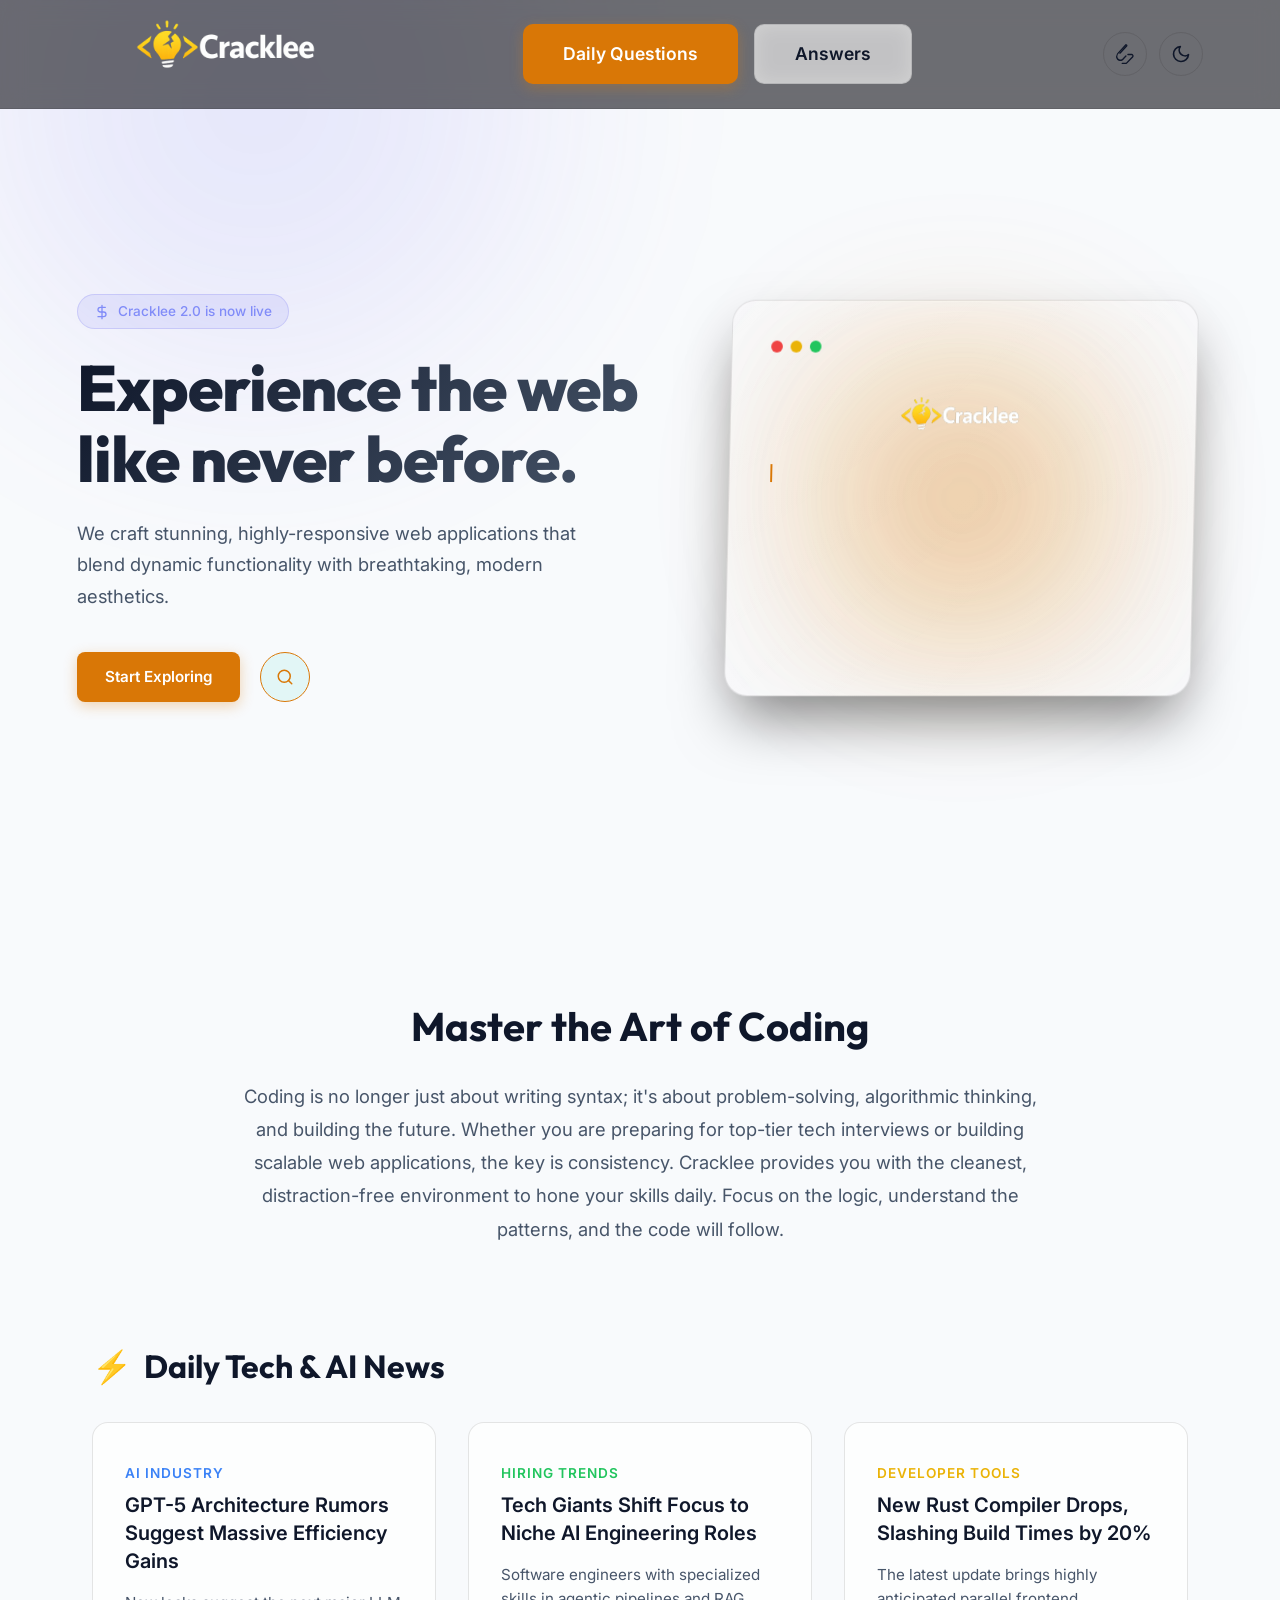
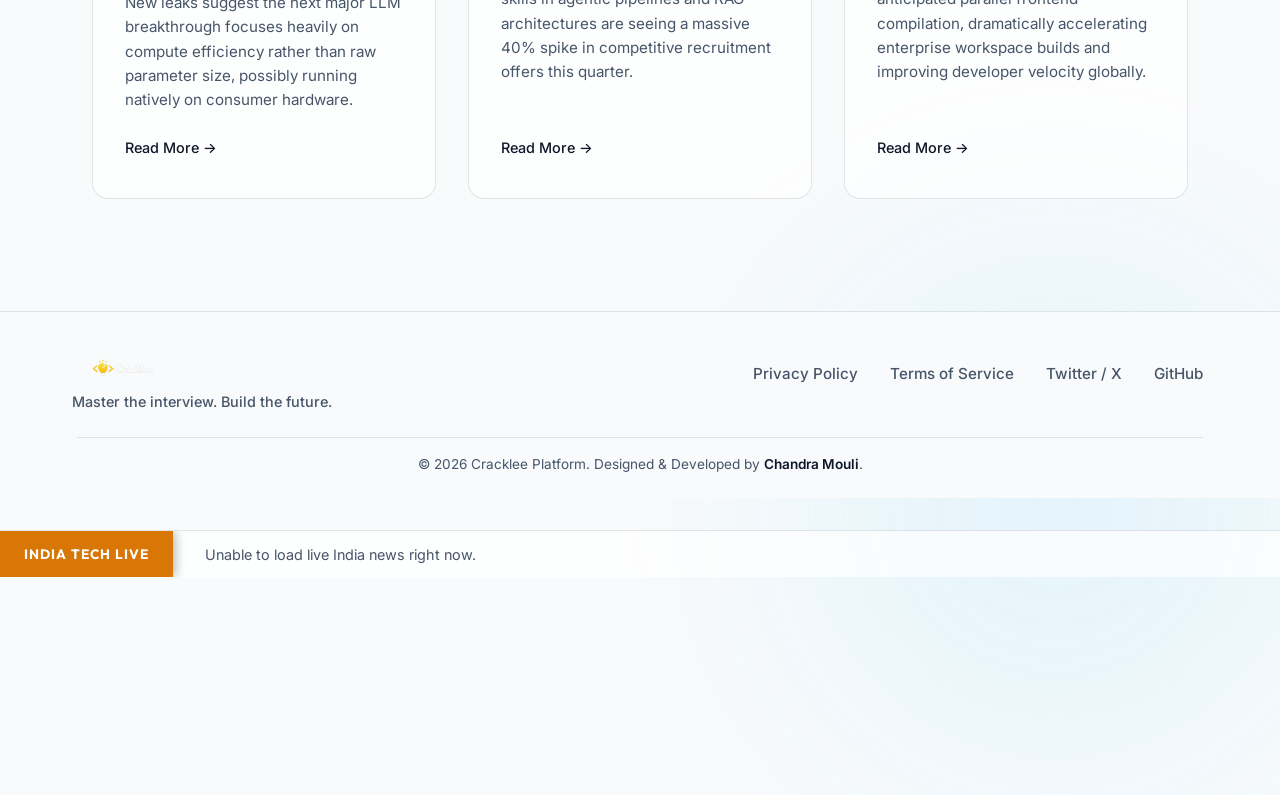
==== index.html @ 5ce34c50 "Added Cracklee files" ====
<!DOCTYPE html>
<html lang="en">

<head>
    <meta charset="UTF-8">
    <meta name="viewport" content="width=device-width, initial-scale=1.0">
    <meta name="description"
        content="Cracklee - A premium web experience template featuring dark mode, glassmorphism, and dynamic animations.">
    <title>Cracklee | Premium Web Experience</title>

    <!-- Modern Typography: Inter for body, Outfit for headings -->
    <link rel="preconnect" href="https://fonts.googleapis.com">
    <link rel="preconnect" href="https://fonts.gstatic.com" crossorigin>
    <link
        href="https://fonts.googleapis.com/css2?family=Inter:wght@300;400;500;600;700&family=Outfit:wght@400;600;800&display=swap"
        rel="stylesheet">

    <!-- Main Style -->
    <link rel="stylesheet" href="style.css">
</head>

<body>
    <!-- Background Animated Elements -->
    <div class="blob blob-1"></div>
    <div class="blob blob-2"></div>

    <!-- Navigation -->
    <nav class="navbar">
        <div class="logo" style="margin: -60px 0; display: flex; align-items: center; justify-content: flex-start;">
            <a href="index.html" style="text-decoration: none; color: inherit; display: flex; align-items: center;">
                <img src="images/logo.png" alt="Cracklee Logo"
                    style="height: 170px; display: block; object-fit: contain; transform: scale(1.2); transform-origin: left center;">
            </a>
        </div>
        <div class="nav-center" style="display: flex; gap: 1rem;">
            <a href="questions.html" class="btn btn-primary btn-lg" style="text-decoration: none;">Daily Questions</a>
            <a href="answer.html" class="btn btn-secondary btn-lg" style="text-decoration: none;">Answers</a>
        </div>
        <div class="nav-right" style="display: flex; gap: 0.75rem; align-items: center;">
            <a href="https://leetcode.com/" target="_blank" class="icon-toggle" aria-label="LeetCode" title="Go to LeetCode">
                <svg viewBox="0 0 24 24" width="20" height="20" xmlns="http://www.w3.org/2000/svg" fill="currentColor"><path d="M13.483 0a1.374 1.374 0 0 0-.961.438L7.116 6.226l-3.854 4.126a5.266 5.266 0 0 0-1.209 2.104 5.35 5.35 0 0 0-.125 5.13 5.527 5.527 0 0 0 2.462 2.372 5.093 5.093 0 0 0 4.144.155 5.23 5.23 0 0 0 2.274-2.01l.016-.023 2.87-3.076a.82.82 0 0 0-.019-1.127.818.818 0 0 0-1.124-.017l-2.872 3.078a3.784 3.784 0 0 1-1.638 1.458 3.518 3.518 0 0 1-2.91.012 3.978 3.978 0 0 1-1.78-1.745 3.868 3.868 0 0 1-.226-3.6 3.786 3.786 0 0 1 .863-1.492l3.854-4.126 5.408-5.789a.12.12 0 0 1 .158-.027.12.12 0 0 1 .059.088.118.118 0 0 1-.035.109l-8.086 8.618a.818.818 0 0 0-.016 1.13.82.82 0 0 0 1.13-.016l8.086-8.619a1.6 1.6 0 0 0 .285-1.722 1.637 1.637 0 0 0-1.428-.909z"/><path d="M21.055 12.002a2.38 2.38 0 0 0-1.206-.24h-4.32a.818.818 0 0 0-.82.818.82.82 0 0 0 .82.819h4.32a.89.89 0 0 1 .494.13.91.91 0 0 1 .31.42.9.9 0 0 1-.212 1.053l-6.86 7.07a1.693 1.693 0 0 1-1.2.49h-3.636a.818.818 0 0 0-.82.82.82.82 0 0 0 .82.818h3.636a3.344 3.344 0 0 0 2.373-.972l6.858-7.072a2.536 2.536 0 0 0 .425-2.946z"/></svg>
            </a>
            <button class="icon-toggle" id="themeToggle" aria-label="Toggle Dark/Light Mode">
                <svg id="moon-icon" width="20" height="20" viewBox="0 0 24 24" fill="none" stroke="currentColor" stroke-width="2" stroke-linecap="round" stroke-linejoin="round" style="display: none;"><path d="M21 12.79A9 9 0 1 1 11.21 3 7 7 0 0 0 21 12.79z"></path></svg>
                <svg id="sun-icon" width="20" height="20" viewBox="0 0 24 24" fill="none" stroke="currentColor" stroke-width="2" stroke-linecap="round" stroke-linejoin="round"><circle cx="12" cy="12" r="5"></circle><line x1="12" y1="1" x2="12" y2="3"></line><line x1="12" y1="21" x2="12" y2="23"></line><line x1="4.22" y1="4.22" x2="5.64" y2="5.64"></line><line x1="18.36" y1="18.36" x2="19.78" y2="19.78"></line><line x1="1" y1="12" x2="3" y2="12"></line><line x1="21" y1="12" x2="23" y2="12"></line><line x1="4.22" y1="19.78" x2="5.64" y2="18.36"></line><line x1="18.36" y1="5.64" x2="19.78" y2="4.22"></line></svg>
            </button>
        </div>
    </nav>

    <!-- Main Content -->
    <main>
        <!-- Home / Hero Section -->
        <section class="hero" id="home">
            <div class="hero-inner">
                <div class="hero-content">
                <div class="badge">
                    <svg width="16" height="16" viewBox="0 0 24 24" fill="none" stroke="currentColor" stroke-width="2"
                        stroke-linecap="round" stroke-linejoin="round">
                        <path d="M12 2v20M17 5H9.5a3.5 3.5 0 0 0 0 7h5a3.5 3.5 0 0 1 0 7H6" />
                    </svg>
                    Cracklee 2.0 is now live
                </div>
                <h1 class="hero-title">Experience the web<br>like never before.</h1>
                <p class="hero-subtitle">We craft stunning, highly-responsive web applications that blend dynamic
                    functionality with breathtaking, modern aesthetics.</p>

                <div class="hero-actions">
                    <button class="btn btn-primary" onclick="document.getElementById('explore').scrollIntoView({behavior: 'smooth'})">Start Exploring</button>
                    <div class="hero-search-container" id="heroSearchContainer">
                        <input type="text" id="heroSearch" class="hero-search-input" placeholder="Search problems...">
                        <button class="hero-search-btn" id="heroSearchBtn" aria-label="Search">
                            <svg width="18" height="18" viewBox="0 0 24 24" fill="none" stroke="currentColor" stroke-width="2" stroke-linecap="round" stroke-linejoin="round">
                                <circle cx="11" cy="11" r="8"></circle>
                                <line x1="21" y1="21" x2="16.65" y2="16.65"></line>
                            </svg>
                        </button>
                    </div>
                </div>
            </div>

            <!-- 3D Glass Card Visual Demo -->
            <div class="hero-visual">
                <div class="glass-card-wrapper">
                    <div class="glass-card">
                        <div class="card-header">
                            <div class="dots">
                                <span></span><span></span><span></span>
                            </div>
                        </div>
                        <div class="card-body" style="padding: 1rem 0;">
                            <div style="display: flex; justify-content: center; margin: -50px 0 -30px 0;">
                                <img src="images/logo.png" alt="Cracklee" style="height: 140px; pointer-events: none;">
                            </div>
                            <div class="typewriter-container" style="min-height: 180px;">
                                <span id="typewriter-text" style="color: var(--text-primary); font-size: 0.95rem; line-height: 1.6; font-weight: 400;"></span><span class="typewriter-cursor"></span>
                            </div>
                        </div>
                    </div>
                </div>
            </div>
        </section>

        <!-- Coding & News Section -->
        <section id="explore" style="padding: 6rem 6%; max-width: 1250px; margin: 0 auto; display: flex; flex-direction: column; gap: 6rem; position: relative; z-index: 10;">
            
            <!-- Matter about coding -->
            <div style="text-align: center; max-width: 800px; margin: 0 auto;">
                <h2 style="font-family: 'Outfit', sans-serif; font-size: 2.5rem; margin-bottom: 1.5rem; color: var(--text-primary);">Master the Art of Coding</h2>
                <p style="color: var(--text-secondary); font-size: 1.15rem; line-height: 1.8;">
                    Coding is no longer just about writing syntax; it's about problem-solving, algorithmic thinking, and building the future. Whether you are preparing for top-tier tech interviews or building scalable web applications, the key is consistency. Cracklee provides you with the cleanest, distraction-free environment to hone your skills daily. Focus on the logic, understand the patterns, and the code will follow.
                </p>
            </div>

            <!-- AI News & Jobs Grid -->
            <div>
                <h3 style="font-family: 'Outfit', sans-serif; font-size: 2rem; margin-bottom: 2rem; display: flex; align-items: center; justify-content: space-between;">
                    <span style="display: flex; align-items: center; gap: 0.75rem;"><span style="color: var(--accent-color);">⚡</span> Daily Tech & AI News</span>
                </h3>
                
                <div class="news-grid" style="display: grid; grid-template-columns: repeat(auto-fit, minmax(300px, 1fr)); gap: 2rem;">
                    
                    <!-- News Card 1 -->
                    <div class="news-card">
                        <div style="color: #3b82f6; font-size: 0.85rem; font-weight: 600; margin-bottom: 0.5rem; text-transform: uppercase; letter-spacing: 1px;">AI Industry</div>
                        <h4 style="font-family: 'Inter', sans-serif; font-size: 1.25rem; font-weight: 600; margin-bottom: 1rem; line-height: 1.4;">GPT-5 Architecture Rumors Suggest Massive Efficiency Gains</h4>
                        <p style="color: var(--text-secondary); font-size: 0.95rem; line-height: 1.6; margin-bottom: 1.5rem;">New leaks suggest the next major LLM breakthrough focuses heavily on compute efficiency rather than raw parameter size, possibly running natively on consumer hardware.</p>
                        <a href="https://techcrunch.com/category/artificial-intelligence/" target="_blank" style="color: var(--text-primary); text-decoration: none; font-weight: 500; font-size: 0.9rem; display: inline-flex; align-items: center; gap: 0.5rem; margin-top: auto;">Read More →</a>
                    </div>

                    <!-- News Card 2 -->
                    <div class="news-card">
                        <div style="color: #22c55e; font-size: 0.85rem; font-weight: 600; margin-bottom: 0.5rem; text-transform: uppercase; letter-spacing: 1px;">Hiring Trends</div>
                        <h4 style="font-family: 'Inter', sans-serif; font-size: 1.25rem; font-weight: 600; margin-bottom: 1rem; line-height: 1.4;">Tech Giants Shift Focus to Niche AI Engineering Roles</h4>
                        <p style="color: var(--text-secondary); font-size: 0.95rem; line-height: 1.6; margin-bottom: 1.5rem;">Software engineers with specialized skills in agentic pipelines and RAG architectures are seeing a massive 40% spike in competitive recruitment offers this quarter.</p>
                        <a href="https://news.ycombinator.com/" target="_blank" style="color: var(--text-primary); text-decoration: none; font-weight: 500; font-size: 0.9rem; display: inline-flex; align-items: center; gap: 0.5rem; margin-top: auto;">Read More →</a>
                    </div>
                    
                    <!-- News Card 3 -->
                    <div class="news-card">
                        <div style="color: #eab308; font-size: 0.85rem; font-weight: 600; margin-bottom: 0.5rem; text-transform: uppercase; letter-spacing: 1px;">Developer Tools</div>
                        <h4 style="font-family: 'Inter', sans-serif; font-size: 1.25rem; font-weight: 600; margin-bottom: 1rem; line-height: 1.4;">New Rust Compiler Drops, Slashing Build Times by 20%</h4>
                        <p style="color: var(--text-secondary); font-size: 0.95rem; line-height: 1.6; margin-bottom: 1.5rem;">The latest update brings highly anticipated parallel frontend compilation, dramatically accelerating enterprise workspace builds and improving developer velocity globally.</p>
                        <a href="https://dev.to/t/rust" target="_blank" style="color: var(--text-primary); text-decoration: none; font-weight: 500; font-size: 0.9rem; display: inline-flex; align-items: center; gap: 0.5rem; margin-top: auto;">Read More →</a>
                    </div>

                </div>
            </div>
        </section>
    </main>

    <!-- Footer -->
    <footer style="margin-top: 1rem; padding: 1.5rem 6%; border-top: 1px solid var(--glass-border); background: var(--bg-color); position: relative; z-index: 10;">
        <div style="max-width: 1250px; margin: 0 auto; display: flex; flex-wrap: wrap; justify-content: space-between; align-items: center; gap: 1rem;">
            <div style="display: flex; flex-direction: column; align-items: flex-start; margin-left: -5px;">
                <img src="images/logo.png" alt="Cracklee" style="height: 70px; margin-bottom: -15px;">
                <p style="color: var(--text-secondary); font-size: 0.9rem; font-weight: 500;">Master the interview. Build the future.</p>
            </div>
            
            <div style="display: flex; gap: 2rem; font-size: 0.95rem; color: var(--text-secondary); font-weight: 500;">
                <a href="javascript:void(0)" class="footer-link">Privacy Policy</a>
                <a href="javascript:void(0)" class="footer-link">Terms of Service</a>
                <a href="javascript:void(0)" class="footer-link">Twitter / X</a>
                <a href="https://github.com/chandramouli569" target="_blank" class="footer-link">GitHub</a>
            </div>
            <p style="color: var(--text-secondary); font-size: 0.85rem; width: 100%; text-align: center; margin-top: 0.5rem; padding-top: 1rem; border-top: 1px solid var(--glass-border);">
                &copy; 2026 Cracklee Platform. Designed & Developed by <span style="color: var(--text-primary); font-weight: 600;">Chandra Mouli</span>.
            </p>
        </div>
    </footer>

    <!-- Live Indian Tech News Ticker -->
    <div class="news-ticker-wrapper">
        <div class="news-ticker-label">INDIA TECH LIVE</div>
        <div class="news-ticker-container">
            <div class="news-ticker-content" id="newsTickerContent">
                <span style="color: var(--text-secondary); font-size: 0.9rem; margin-left: 2rem;">Loading live updates...</span>
            </div>
        </div>
    </div>

    <!-- Interactive Script -->
    <script src="script.js"></script>
    <script>
        // Hero Search Animation Logic
        document.addEventListener('DOMContentLoaded', () => {
            const searchBtn = document.getElementById('heroSearchBtn');
            const searchInput = document.getElementById('heroSearch');
            const searchContainer = document.getElementById('heroSearchContainer');

            if(searchBtn && searchInput && searchContainer) {
                searchBtn.addEventListener('click', (e) => {
                    e.preventDefault();
                    if(!searchContainer.classList.contains('active')) {
                        searchContainer.classList.add('active');
                        setTimeout(() => searchInput.focus(), 150); // wait for anim
                    } else {
                        if(searchInput.value.trim() !== "") {
                            // Optionally redirect to search, e.g. window.location.href = 'questions.html?q=' + ...
                            alert("Search functionality triggered for: " + searchInput.value);
                            searchContainer.classList.remove('active');
                            searchInput.value = "";
                        } else {
                            searchContainer.classList.remove('active');
                        }
                    }
                });

                // Also trigger search on Enter key
                searchInput.addEventListener('keypress', (e) => {
                    if(e.key === 'Enter' && searchInput.value.trim() !== "") {
                        alert("Search functionality triggered for: " + searchInput.value);
                        searchContainer.classList.remove('active');
                        searchInput.value = "";
                    }
                });
                
                // Close if click outside
                document.addEventListener('click', (e) => {
                    if(!searchContainer.contains(e.target) && searchInput.value.trim() === "") {
                        searchContainer.classList.remove('active');
                    }
                });
            }

            // Live Indian Tech News Ticker Fetching
            async function fetchLiveNews() {
                try {
                    // Fetch latest RSS feed from Times of India Tech translated to JSON via free public proxy
                    const response = await fetch('https://api.rss2json.com/v1/api.json?rss_url=https://timesofindia.indiatimes.com/rssfeeds/66949542.cms');
                    const data = await response.json();
                    
                    if(data.status === 'ok' && data.items && data.items.length > 0) {
                        const tickerHtml = data.items.map(item => `
                            <a href="${item.link}" target="_blank" class="ticker-item">
                                <span class="ticker-dot">•</span> ${item.title}
                            </a>
                        `).join('');
                        
                        // Duplicate the HTML blocks so the infinite scroll loops seamlessly
                        const contentContainer = document.getElementById('newsTickerContent');
                        if (contentContainer) {
                            contentContainer.innerHTML = tickerHtml + tickerHtml;
                        }
                    } else {
                        throw new Error("No data returned");
                    }
                } catch(err) {
                    console.error("Failed to load live news", err);
                    const contentContainer = document.getElementById('newsTickerContent');
                    if (contentContainer) {
                        contentContainer.innerHTML = '<span style="color: var(--text-secondary); font-size: 0.9rem;">Unable to load live India news right now.</span>';
                    }
                }
            }
            
            // Execute fetch
            fetchLiveNews();
        });
    </script>
</body>

</html>
---- style.css ----
:root {
    --bg-color: #1e1e1e;
    --text-primary: #ffffff;
    --text-secondary: #a1a1aa;
    --accent-color: #f5b027;
    --accent-glow: rgba(245, 176, 39, 0.3);
    --glass-bg: rgba(30, 30, 30, 0.6);
    --glass-border: rgba(255, 255, 255, 0.1);
}

[data-theme="light"] {
    --bg-color: #f8fafc;
    --text-primary: #0f172a;
    --text-secondary: #475569;
    --accent-color: #d97706;
    --accent-glow: rgba(217, 119, 6, 0.3);
    --glass-bg: rgba(255, 255, 255, 0.7);
    --glass-border: rgba(0, 0, 0, 0.1);
}

* {
    margin: 0;
    padding: 0;
    box-sizing: border-box;
    scroll-behavior: smooth;
}

body {
    background-color: var(--bg-color);
    color: var(--text-primary);
    font-family: 'Inter', -apple-system, sans-serif;
    min-height: 100vh;
    overflow-x: hidden;
    position: relative;
    line-height: 1.5;
}

/* Background Animated Blobs for Dynamic Aesthetics */
.blob {
    position: absolute;
    filter: blur(100px);
    z-index: -1;
    opacity: 0.6;
    animation: float 12s infinite ease-in-out alternate;
}

.blob-1 {
    top: -10%;
    left: -5%;
    width: 50vw;
    height: 50vw;
    background: radial-gradient(circle, rgba(99,102,241,0.25) 0%, rgba(206,104,255,0.05) 100%);
    border-radius: 50%;
}

.blob-2 {
    bottom: -10%;
    right: -5%;
    width: 45vw;
    height: 45vw;
    background: radial-gradient(circle, rgba(56,189,248,0.2) 0%, rgba(45,212,191,0.05) 100%);
    border-radius: 50%;
    animation-delay: -6s;
}

@keyframes float {
    0% { transform: translate(0, 0) scale(1); }
    100% { transform: translate(40px, 60px) scale(1.15); }
}

/* Glassmorphism Navbar */
.navbar {
    display: flex;
    justify-content: space-between;
    align-items: center;
    padding: 1.5rem 6%;
    background: rgba(15, 16, 22, 0.6);
    backdrop-filter: blur(12px);
    -webkit-backdrop-filter: blur(12px);
    border-bottom: 1px solid var(--glass-border);
    position: fixed;
    width: 100%;
    top: 0;
    z-index: 100;
    transition: all 0.3s ease;
}

.logo {
    font-family: 'Outfit', sans-serif;
    font-size: 1.8rem;
    font-weight: 800;
    letter-spacing: -0.5px;
    cursor: pointer;
}

.logo span {
    color: var(--accent-color);
}

.nav-links {
    display: flex;
    gap: 2.5rem;
    list-style: none;
}

.nav-links a {
    color: var(--text-secondary);
    text-decoration: none;
    font-weight: 500;
    font-size: 0.95rem;
    transition: color 0.3s ease;
    position: relative;
}

.nav-links a::after {
    content: '';
    position: absolute;
    width: 0;
    height: 2px;
    bottom: -4px;
    left: 0;
    background-color: var(--accent-color);
    transition: width 0.3s ease;
}

.nav-links a:hover {
    color: var(--text-primary);
}

.nav-links a:hover::after {
    width: 100%;
}

/* Modern Buttons */
.btn {
    padding: 0.75rem 1.75rem;
    border-radius: 8px;
    font-family: 'Inter', sans-serif;
    font-weight: 600;
    font-size: 0.95rem;
    cursor: pointer;
    transition: all 0.3s cubic-bezier(0.4, 0, 0.2, 1);
    border: none;
    display: inline-flex;
    align-items: center;
    justify-content: center;
    gap: 8px;
}

.btn-lg {
    padding: 1rem 2.5rem;
    font-size: 1.1rem;
    border-radius: 10px;
}

.icon-toggle {
    background: transparent;
    border: 1px solid var(--glass-border);
    color: var(--text-primary);
    width: 44px;
    height: 44px;
    border-radius: 50%;
    display: flex;
    align-items: center;
    justify-content: center;
    cursor: pointer;
    transition: all 0.3s ease;
}

.icon-toggle:hover {
    background: var(--glass-bg);
    transform: scale(1.05);
}

.btn-outline {
    background: transparent;
    color: var(--text-primary);
    border: 1px solid var(--glass-border);
}

.btn-outline:hover {
    background: rgba(255, 255, 255, 0.05);
    border-color: rgba(255, 255, 255, 0.2);
}

.btn-primary {
    background: var(--accent-color);
    color: white;
    box-shadow: 0 4px 14px 0 var(--accent-glow);
}

.btn-primary:hover {
    transform: translateY(-2px);
    box-shadow: 0 6px 20px var(--accent-glow);
    background: var(--accent-color);
    filter: brightness(1.1);
}

.btn-secondary {
    background: var(--glass-bg);
    color: var(--text-primary);
    border: 1px solid var(--glass-border);
    backdrop-filter: blur(10px);
}

.btn-secondary:hover {
    background: rgba(255, 255, 255, 0.08);
}

/* Hero Section Layout */
.hero {
    min-height: 100vh;
    display: flex;
    align-items: center;
    justify-content: center;
    padding: 0 6%;
    padding-top: 6rem; /* Account for navbar */
}

.hero-inner {
    display: flex;
    align-items: center;
    justify-content: space-between;
    gap: 4rem;
    width: 100%;
    max-width: 1250px;
    margin: 0 auto;
}

.hero-content {
    flex: 1.2;
    max-width: 650px;
    opacity: 0;
    transform: translateY(40px);
    animation: slideUp 1.8s cubic-bezier(0.16, 1, 0.3, 1) forwards;
}

.badge {
    display: inline-flex;
    align-items: center;
    gap: 8px;
    padding: 0.4rem 1rem;
    background: rgba(99, 102, 241, 0.1);
    border: 1px solid rgba(99, 102, 241, 0.2);
    border-radius: 20px;
    font-size: 0.85rem;
    font-weight: 500;
    color: #818cf8;
    margin-bottom: 1.5rem;
}

.hero-title {
    font-family: 'Outfit', sans-serif;
    font-size: clamp(3rem, 5vw, 4.5rem);
    font-weight: 800;
    line-height: 1.1;
    margin-bottom: 1.5rem;
    background: linear-gradient(135deg, var(--text-primary) 0%, var(--text-secondary) 100%);
    -webkit-background-clip: text;
    background-clip: text;
    -webkit-text-fill-color: transparent;
    letter-spacing: -1px;
}

.hero-subtitle {
    font-size: 1.15rem;
    line-height: 1.7;
    color: var(--text-secondary);
    margin-bottom: 2.5rem;
    max-width: 540px;
}

.hero-actions {
    display: flex;
    gap: 1.25rem;
}

/* Premium 3D Glass Card */
.hero-visual {
    flex: 1;
    display: flex;
    justify-content: center;
    align-items: center;
    opacity: 0;
    transform: translateY(40px);
    animation: slideUp 1.8s cubic-bezier(0.16, 1, 0.3, 1) forwards 0.6s;
    perspective: 1000px;
    position: relative;
}

/* Glowing Orb behind the card */
.hero-visual::before {
    content: '';
    position: absolute;
    width: 250px;
    height: 250px;
    background: var(--accent-color);
    border-radius: 50%;
    filter: blur(100px);
    opacity: 0.3;
    z-index: -1;
    animation: pulse-glow 4s ease-in-out infinite alternate;
}

@keyframes pulse-glow {
    0% { transform: scale(0.8); opacity: 0.3; }
    100% { transform: scale(1.3); opacity: 0.6; }
}

/* Inner wrapper for 3d effect handled by js and idle floating */
.glass-card-wrapper {
    width: 100%;
    max-width: 500px;
    animation: floating 6s ease-in-out infinite;
}

@keyframes floating {
    0% { transform: translateY(0px); }
    50% { transform: translateY(-15px); }
    100% { transform: translateY(0px); }
}

.glass-card {
    width: 100%;
    background: linear-gradient(145deg, rgba(255,255,255,0.05), rgba(255,255,255,0.01));
    border: 1px solid var(--glass-border);
    border-radius: 24px;
    padding: 2.5rem;
    backdrop-filter: blur(20px);
    -webkit-backdrop-filter: blur(20px);
    box-shadow: 0 30px 60px -12px rgba(0, 0, 0, 0.5), inset 0 1px 0 rgba(255, 255, 255, 0.1);
    transform-style: preserve-3d;
    transform: rotateY(-15deg) rotateX(5deg);
    position: relative;
    overflow: hidden;
    /* Transition is handled by JS for smooth enter/exit but instantaneous tracking */
}

/* Glass Reflection Sweep Animation */
.glass-card::before {
    content: '';
    position: absolute;
    top: 0;
    left: -150%;
    width: 50%;
    height: 100%;
    background: linear-gradient(
        to right,
        rgba(255, 255, 255, 0) 0%,
        rgba(255, 255, 255, 0.05) 50%,
        rgba(255, 255, 255, 0) 100%
    );
    transform: skewX(-25deg);
    animation: glass-shimmer 7s infinite cubic-bezier(0.19, 1, 0.22, 1);
    z-index: 10;
    pointer-events: none;
}

@keyframes glass-shimmer {
    0% { left: -150%; }
    15% { left: 150%; }
    100% { left: 150%; }
}

.card-header .dots {
    display: flex;
    gap: 8px;
    margin-bottom: 2rem;
}

.dots span {
    width: 12px;
    height: 12px;
    border-radius: 50%;
    background: var(--glass-border);
    transition: transform 0.2s ease;
}

.dots span:hover {
    transform: scale(1.2);
}

.dots span:nth-child(1) { background: #ef4444; }
.dots span:nth-child(2) { background: #eab308; }
.dots span:nth-child(3) { background: #22c55e; }

.typewriter-cursor {
    display: inline-block;
    width: 2px;
    height: 1.1em;
    background-color: var(--accent-color);
    vertical-align: text-bottom;
    margin-left: 2px;
    animation: blink 0.8s step-end infinite;
}

@keyframes blink {
    0%, 100% { opacity: 1; }
    50% { opacity: 0; }
}

@keyframes slideUp {
    to {
        opacity: 1;
        transform: translateY(0);
    }
}

@keyframes shimmer {
    100% {
        transform: translateX(100%);
    }
}

/* Responsive Design Adjustments */
@media (max-width: 1024px) {
    .hero-inner {
        gap: 2rem;
    }
    .hero-title {
        font-size: 3.5rem;
    }
}

@media (max-width: 968px) {
    .hero {
        padding-top: 8rem;
    }
    
    .hero-inner {
        flex-direction: column;
        text-align: center;
        justify-content: flex-start;
    }
    
    .hero-content {
        margin: 0 auto;
        padding-bottom: 3rem;
    }

    .hero-subtitle {
        margin: 0 auto 2.5rem auto;
    }
    
    .hero-actions {
        justify-content: center;
    }
    
    .nav-links {
        display: none;
    }
    
    .glass-card {
        transform: none !important;
        margin-bottom: 4rem;
    }
}

@media (max-width: 480px) {
    .hero-actions {
        flex-direction: column;
        width: 100%;
    }
    
    .btn {
        width: 100%;
    }
    
    .hero-title {
        font-size: 2.5rem;
    }
}

.question-item:hover {
    transform: translateY(-3px);
    border-color: var(--accent-color) !important;
    background: rgba(255, 255, 255, 0.05) !important;
    box-shadow: 0 10px 25px rgba(0, 0, 0, 0.2);
}

[data-theme="light"] .question-item:hover {
    background: rgba(0, 0, 0, 0.03) !important;
    box-shadow: 0 10px 25px rgba(0, 0, 0, 0.05);
}

/* Base Code Block Styles */
.code-block {
    background: #111827;
    border-radius: 0 0 12px 12px;
    padding: 1.5rem;
    overflow-x: auto;
    margin-bottom: 2rem;
    margin-top: 0;
    box-shadow: inset 0 2px 4px 0 rgba(0, 0, 0, 0.2);
}

[data-theme="light"] .code-block {
    background: #1e293b;
}

/* Code Tabs Styles */
.code-tabs {
    display: flex;
    background: #111827;
    border-bottom: 1px solid rgba(255, 255, 255, 0.1);
    border-radius: 12px 12px 0 0;
    padding: 0 1rem;
    overflow: hidden;
}

[data-theme="light"] .code-tabs {
    background: #1e293b;
    border-bottom: 1px solid rgba(0, 0, 0, 0.2);
}

.tab-btn {
    background: transparent;
    color: #64748b;
    border: none;
    padding: 1rem 1.5rem;
    font-family: 'Inter', sans-serif;
    font-weight: 500;
    font-size: 0.95rem;
    cursor: pointer;
    border-bottom: 2px solid transparent;
    transition: all 0.3s ease;
}

.tab-btn:hover {
    color: #cbd5e1;
}

.tab-btn.active {
    color: #ffffff;
    border-bottom-color: #ffffff;
}

.line-number {
    display: inline-block;
    width: 2.5rem;
    color: #475569;
    text-align: right;
    margin-right: 1.5rem;
    user-select: none;
    border-right: 1px solid #334155;
    padding-right: 1rem;
}

/* News Cards & Footer Overrides */
.news-card {
    background: var(--glass-bg);
    border: 1px solid var(--glass-border);
    border-radius: 16px;
    padding: 2.5rem 2rem;
    display: flex;
    flex-direction: column;
    transition: transform 0.4s cubic-bezier(0.175, 0.885, 0.32, 1.275), box-shadow 0.4s ease, border-color 0.4s ease;
}

.news-card:hover {
    transform: translateY(-8px);
    box-shadow: 0 20px 40px rgba(0,0,0,0.3);
    border-color: rgba(255, 255, 255, 0.15);
}

[data-theme="light"] .news-card:hover {
    box-shadow: 0 20px 40px rgba(0,0,0,0.08);
    border-color: rgba(0, 0, 0, 0.15);
}

.footer-link {
    color: var(--text-secondary);
    text-decoration: none;
    transition: color 0.3s ease;
}

.footer-link:hover {
    color: var(--text-primary);
}

/* Expandable Hero Search Bar */
.hero-search-container {
    position: relative;
    display: flex;
    align-items: center;
    border-radius: 50px;
    height: 50px;
    min-width: 50px;
}

.hero-search-input {
    width: 0;
    opacity: 0;
    background: var(--glass-bg);
    border: 1px solid var(--glass-border);
    border-radius: 50px;
    padding: 0;
    color: var(--text-primary);
    font-family: 'Inter', sans-serif;
    font-size: 1rem;
    outline: none;
    transition: all 0.4s cubic-bezier(0.175, 0.885, 0.32, 1.275);
    pointer-events: none;
}

[data-theme="light"] .hero-search-input {
    background: rgba(255, 255, 255, 0.7);
    color: #0f172a;
}

.hero-search-container.active .hero-search-input {
    width: 300px;
    opacity: 1;
    padding: 0.8rem 1.2rem;
    padding-right: 3.5rem;
    pointer-events: auto;
}

.hero-search-btn {
    position: absolute;
    right: 0;
    width: 50px;
    height: 50px;
    border-radius: 50%;
    background: transparent;
    border: 1px solid var(--glass-border);
    color: var(--text-primary);
    cursor: pointer;
    display: flex;
    align-items: center;
    justify-content: center;
    transition: all 0.3s ease;
    background: rgba(45, 212, 191, 0.1); 
    border-color: var(--accent-color);
    color: var(--accent-color);
}

.hero-search-btn:hover {
    background: rgba(45, 212, 191, 0.2);
    transform: scale(1.05);
}

.hero-search-container.active .hero-search-btn {
    background: transparent;
    border-color: transparent;
    color: var(--text-secondary);
}

.hero-search-container.active .hero-search-btn:hover {
    color: var(--accent-color);
    transform: none;
}

/* Live News Ticker */
.news-ticker-wrapper {
    width: 100%;
    background: var(--glass-bg);
    border-top: 1px solid var(--glass-border);
    display: flex;
    align-items: center;
    position: relative;
    z-index: 10;
    overflow: hidden;
    margin-top: 2rem;
}

.news-ticker-label {
    background: var(--accent-color);
    color: white;
    padding: 0.8rem 1.5rem;
    font-family: 'Outfit', sans-serif;
    font-weight: 700;
    font-size: 0.85rem;
    letter-spacing: 1px;
    white-space: nowrap;
    z-index: 2;
    box-shadow: 2px 0 10px rgba(0,0,0,0.3);
}

.news-ticker-container {
    flex: 1;
    overflow: hidden;
    position: relative;
    white-space: nowrap;
}

.news-ticker-content {
    display: inline-flex;
    white-space: nowrap;
    animation: tickerScroll 40s linear infinite;
    gap: 3rem;
    padding-left: 2rem;
}

.news-ticker-content:hover {
    animation-play-state: paused;
}

.ticker-item {
    display: inline-flex;
    align-items: center;
    gap: 0.5rem;
    color: var(--text-primary);
    font-family: 'Inter', sans-serif;
    font-size: 0.95rem;
    text-decoration: none;
    transition: color 0.3s ease;
}

.ticker-item:hover {
    color: var(--accent-color);
}

.ticker-dot {
    color: var(--accent-color);
    font-size: 1.2rem;
}

@keyframes tickerScroll {
    0% { transform: translateX(0); }
    100% { transform: translateX(-50%); }
}
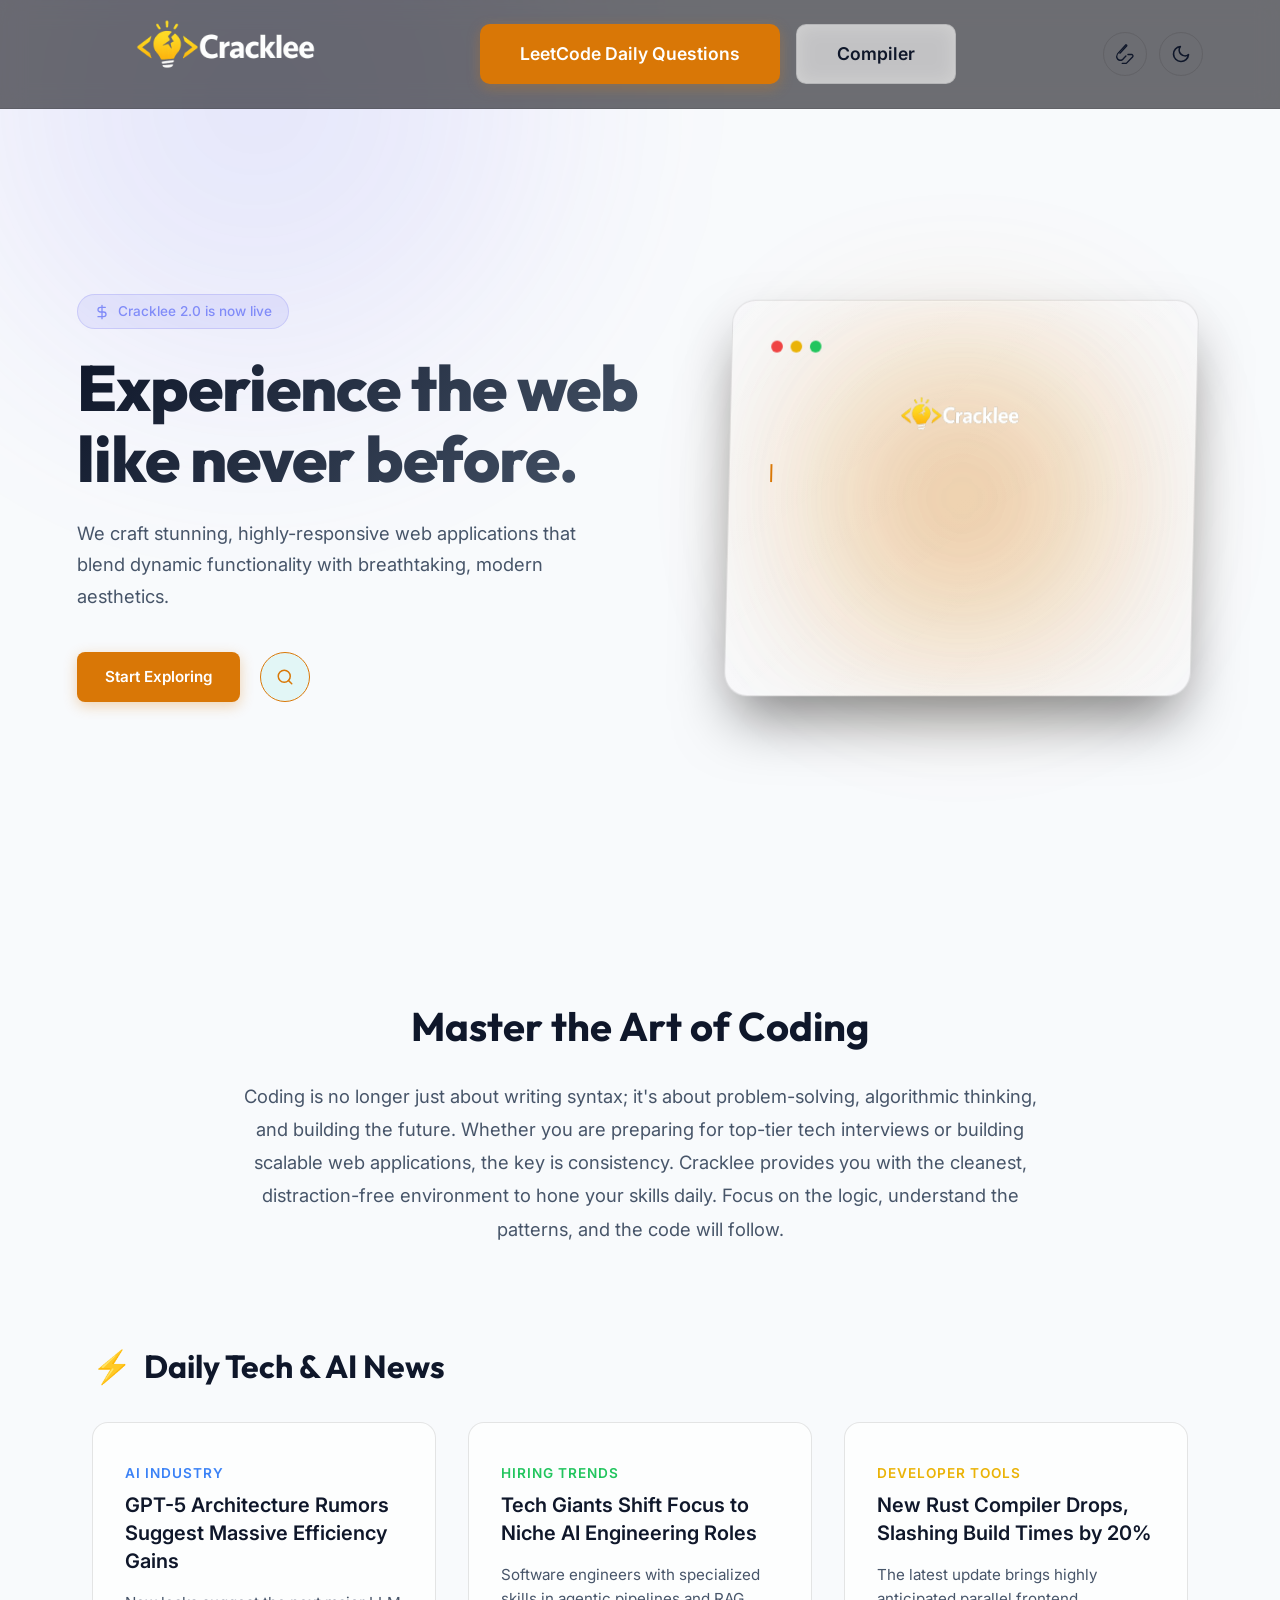
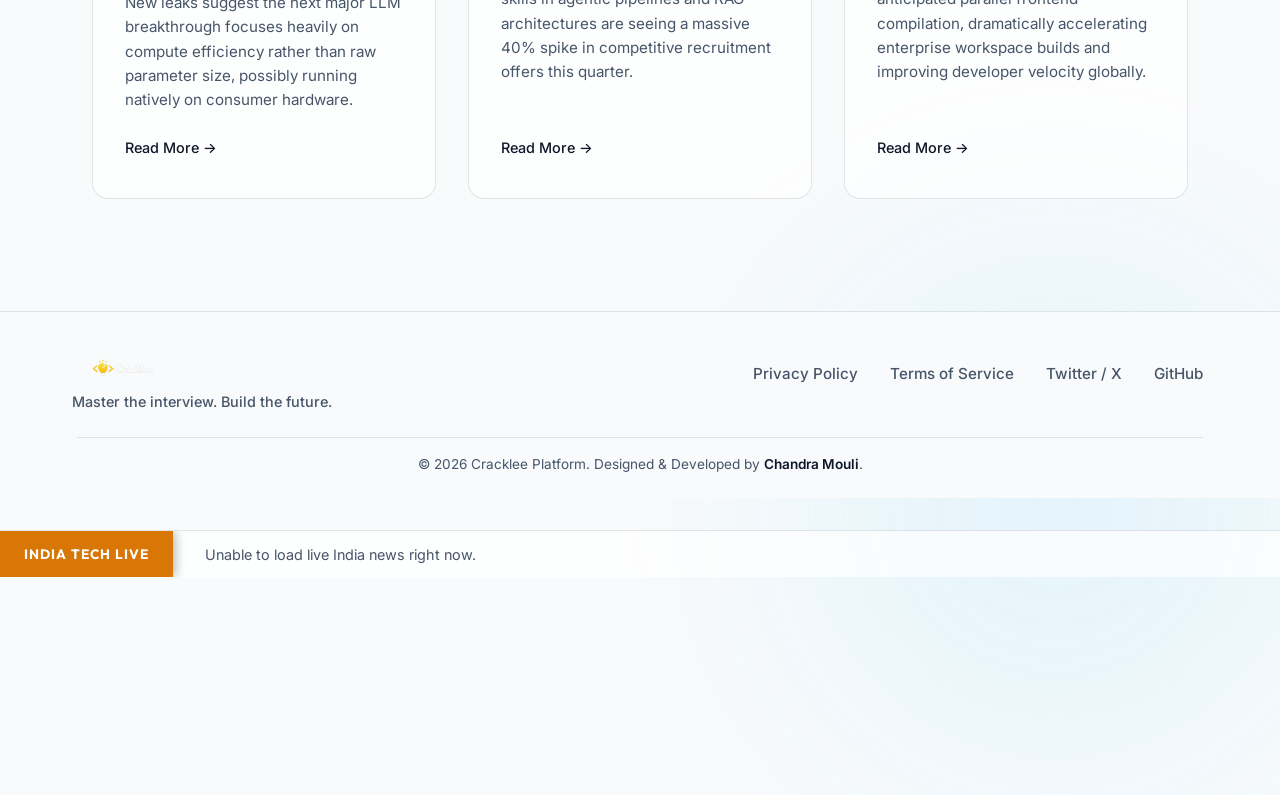
==== commit 8cb84b5b: "Update nav titles to LeetCode Daily Questions and add compiler.html" ====
--- a/index.html
+++ b/index.html
@@ -2,6 +2,7 @@
 <html lang="en">
 
 <head>
+    <meta name="google-site-verification" content="google48a03d68be862b95.html" />
     <meta charset="UTF-8">
     <meta name="viewport" content="width=device-width, initial-scale=1.0">
     <meta name="description"
@@ -33,16 +34,36 @@
             </a>
         </div>
         <div class="nav-center" style="display: flex; gap: 1rem;">
-            <a href="questions.html" class="btn btn-primary btn-lg" style="text-decoration: none;">Daily Questions</a>
-            <a href="answer.html" class="btn btn-secondary btn-lg" style="text-decoration: none;">Answers</a>
+            <a href="questions.html" class="btn btn-primary btn-lg" style="text-decoration: none;">LeetCode Daily Questions</a>
+            <a href="compiler.html" class="btn btn-secondary btn-lg" style="text-decoration: none;">Compiler</a>
         </div>
         <div class="nav-right" style="display: flex; gap: 0.75rem; align-items: center;">
-            <a href="https://leetcode.com/" target="_blank" class="icon-toggle" aria-label="LeetCode" title="Go to LeetCode">
-                <svg viewBox="0 0 24 24" width="20" height="20" xmlns="http://www.w3.org/2000/svg" fill="currentColor"><path d="M13.483 0a1.374 1.374 0 0 0-.961.438L7.116 6.226l-3.854 4.126a5.266 5.266 0 0 0-1.209 2.104 5.35 5.35 0 0 0-.125 5.13 5.527 5.527 0 0 0 2.462 2.372 5.093 5.093 0 0 0 4.144.155 5.23 5.23 0 0 0 2.274-2.01l.016-.023 2.87-3.076a.82.82 0 0 0-.019-1.127.818.818 0 0 0-1.124-.017l-2.872 3.078a3.784 3.784 0 0 1-1.638 1.458 3.518 3.518 0 0 1-2.91.012 3.978 3.978 0 0 1-1.78-1.745 3.868 3.868 0 0 1-.226-3.6 3.786 3.786 0 0 1 .863-1.492l3.854-4.126 5.408-5.789a.12.12 0 0 1 .158-.027.12.12 0 0 1 .059.088.118.118 0 0 1-.035.109l-8.086 8.618a.818.818 0 0 0-.016 1.13.82.82 0 0 0 1.13-.016l8.086-8.619a1.6 1.6 0 0 0 .285-1.722 1.637 1.637 0 0 0-1.428-.909z"/><path d="M21.055 12.002a2.38 2.38 0 0 0-1.206-.24h-4.32a.818.818 0 0 0-.82.818.82.82 0 0 0 .82.819h4.32a.89.89 0 0 1 .494.13.91.91 0 0 1 .31.42.9.9 0 0 1-.212 1.053l-6.86 7.07a1.693 1.693 0 0 1-1.2.49h-3.636a.818.818 0 0 0-.82.82.82.82 0 0 0 .82.818h3.636a3.344 3.344 0 0 0 2.373-.972l6.858-7.072a2.536 2.536 0 0 0 .425-2.946z"/></svg>
+            <a href="https://leetcode.com/" target="_blank" class="icon-toggle" aria-label="LeetCode"
+                title="Go to LeetCode">
+                <svg viewBox="0 0 24 24" width="20" height="20" xmlns="http://www.w3.org/2000/svg" fill="currentColor">
+                    <path
+                        d="M13.483 0a1.374 1.374 0 0 0-.961.438L7.116 6.226l-3.854 4.126a5.266 5.266 0 0 0-1.209 2.104 5.35 5.35 0 0 0-.125 5.13 5.527 5.527 0 0 0 2.462 2.372 5.093 5.093 0 0 0 4.144.155 5.23 5.23 0 0 0 2.274-2.01l.016-.023 2.87-3.076a.82.82 0 0 0-.019-1.127.818.818 0 0 0-1.124-.017l-2.872 3.078a3.784 3.784 0 0 1-1.638 1.458 3.518 3.518 0 0 1-2.91.012 3.978 3.978 0 0 1-1.78-1.745 3.868 3.868 0 0 1-.226-3.6 3.786 3.786 0 0 1 .863-1.492l3.854-4.126 5.408-5.789a.12.12 0 0 1 .158-.027.12.12 0 0 1 .059.088.118.118 0 0 1-.035.109l-8.086 8.618a.818.818 0 0 0-.016 1.13.82.82 0 0 0 1.13-.016l8.086-8.619a1.6 1.6 0 0 0 .285-1.722 1.637 1.637 0 0 0-1.428-.909z" />
+                    <path
+                        d="M21.055 12.002a2.38 2.38 0 0 0-1.206-.24h-4.32a.818.818 0 0 0-.82.818.82.82 0 0 0 .82.819h4.32a.89.89 0 0 1 .494.13.91.91 0 0 1 .31.42.9.9 0 0 1-.212 1.053l-6.86 7.07a1.693 1.693 0 0 1-1.2.49h-3.636a.818.818 0 0 0-.82.82.82.82 0 0 0 .82.818h3.636a3.344 3.344 0 0 0 2.373-.972l6.858-7.072a2.536 2.536 0 0 0 .425-2.946z" />
+                </svg>
             </a>
             <button class="icon-toggle" id="themeToggle" aria-label="Toggle Dark/Light Mode">
-                <svg id="moon-icon" width="20" height="20" viewBox="0 0 24 24" fill="none" stroke="currentColor" stroke-width="2" stroke-linecap="round" stroke-linejoin="round" style="display: none;"><path d="M21 12.79A9 9 0 1 1 11.21 3 7 7 0 0 0 21 12.79z"></path></svg>
-                <svg id="sun-icon" width="20" height="20" viewBox="0 0 24 24" fill="none" stroke="currentColor" stroke-width="2" stroke-linecap="round" stroke-linejoin="round"><circle cx="12" cy="12" r="5"></circle><line x1="12" y1="1" x2="12" y2="3"></line><line x1="12" y1="21" x2="12" y2="23"></line><line x1="4.22" y1="4.22" x2="5.64" y2="5.64"></line><line x1="18.36" y1="18.36" x2="19.78" y2="19.78"></line><line x1="1" y1="12" x2="3" y2="12"></line><line x1="21" y1="12" x2="23" y2="12"></line><line x1="4.22" y1="19.78" x2="5.64" y2="18.36"></line><line x1="18.36" y1="5.64" x2="19.78" y2="4.22"></line></svg>
+                <svg id="moon-icon" width="20" height="20" viewBox="0 0 24 24" fill="none" stroke="currentColor"
+                    stroke-width="2" stroke-linecap="round" stroke-linejoin="round" style="display: none;">
+                    <path d="M21 12.79A9 9 0 1 1 11.21 3 7 7 0 0 0 21 12.79z"></path>
+                </svg>
+                <svg id="sun-icon" width="20" height="20" viewBox="0 0 24 24" fill="none" stroke="currentColor"
+                    stroke-width="2" stroke-linecap="round" stroke-linejoin="round">
+                    <circle cx="12" cy="12" r="5"></circle>
+                    <line x1="12" y1="1" x2="12" y2="3"></line>
+                    <line x1="12" y1="21" x2="12" y2="23"></line>
+                    <line x1="4.22" y1="4.22" x2="5.64" y2="5.64"></line>
+                    <line x1="18.36" y1="18.36" x2="19.78" y2="19.78"></line>
+                    <line x1="1" y1="12" x2="3" y2="12"></line>
+                    <line x1="21" y1="12" x2="23" y2="12"></line>
+                    <line x1="4.22" y1="19.78" x2="5.64" y2="18.36"></line>
+                    <line x1="18.36" y1="5.64" x2="19.78" y2="4.22"></line>
+                </svg>
             </button>
         </div>
     </nav>
@@ -53,94 +74,138 @@
         <section class="hero" id="home">
             <div class="hero-inner">
                 <div class="hero-content">
-                <div class="badge">
-                    <svg width="16" height="16" viewBox="0 0 24 24" fill="none" stroke="currentColor" stroke-width="2"
-                        stroke-linecap="round" stroke-linejoin="round">
-                        <path d="M12 2v20M17 5H9.5a3.5 3.5 0 0 0 0 7h5a3.5 3.5 0 0 1 0 7H6" />
-                    </svg>
-                    Cracklee 2.0 is now live
+                    <div class="badge">
+                        <svg width="16" height="16" viewBox="0 0 24 24" fill="none" stroke="currentColor"
+                            stroke-width="2" stroke-linecap="round" stroke-linejoin="round">
+                            <path d="M12 2v20M17 5H9.5a3.5 3.5 0 0 0 0 7h5a3.5 3.5 0 0 1 0 7H6" />
+                        </svg>
+                        Cracklee 2.0 is now live
+                    </div>
+                    <h1 class="hero-title">Experience the web<br>like never before.</h1>
+                    <p class="hero-subtitle">We craft stunning, highly-responsive web applications that blend dynamic
+                        functionality with breathtaking, modern aesthetics.</p>
+
+                    <div class="hero-actions">
+                        <button class="btn btn-primary"
+                            onclick="document.getElementById('explore').scrollIntoView({behavior: 'smooth'})">Start
+                            Exploring</button>
+                        <div class="hero-search-container" id="heroSearchContainer">
+                            <input type="text" id="heroSearch" class="hero-search-input"
+                                placeholder="Search problems...">
+                            <button class="hero-search-btn" id="heroSearchBtn" aria-label="Search">
+                                <svg width="18" height="18" viewBox="0 0 24 24" fill="none" stroke="currentColor"
+                                    stroke-width="2" stroke-linecap="round" stroke-linejoin="round">
+                                    <circle cx="11" cy="11" r="8"></circle>
+                                    <line x1="21" y1="21" x2="16.65" y2="16.65"></line>
+                                </svg>
+                            </button>
+                        </div>
+                    </div>
                 </div>
-                <h1 class="hero-title">Experience the web<br>like never before.</h1>
-                <p class="hero-subtitle">We craft stunning, highly-responsive web applications that blend dynamic
-                    functionality with breathtaking, modern aesthetics.</p>
-
-                <div class="hero-actions">
-                    <button class="btn btn-primary" onclick="document.getElementById('explore').scrollIntoView({behavior: 'smooth'})">Start Exploring</button>
-                    <div class="hero-search-container" id="heroSearchContainer">
-                        <input type="text" id="heroSearch" class="hero-search-input" placeholder="Search problems...">
-                        <button class="hero-search-btn" id="heroSearchBtn" aria-label="Search">
-                            <svg width="18" height="18" viewBox="0 0 24 24" fill="none" stroke="currentColor" stroke-width="2" stroke-linecap="round" stroke-linejoin="round">
-                                <circle cx="11" cy="11" r="8"></circle>
-                                <line x1="21" y1="21" x2="16.65" y2="16.65"></line>
-                            </svg>
-                        </button>
-                    </div>
-                </div>
-            </div>
-
-            <!-- 3D Glass Card Visual Demo -->
-            <div class="hero-visual">
-                <div class="glass-card-wrapper">
-                    <div class="glass-card">
-                        <div class="card-header">
-                            <div class="dots">
-                                <span></span><span></span><span></span>
+
+                <!-- 3D Glass Card Visual Demo -->
+                <div class="hero-visual">
+                    <div class="glass-card-wrapper">
+                        <div class="glass-card">
+                            <div class="card-header">
+                                <div class="dots">
+                                    <span></span><span></span><span></span>
+                                </div>
+                            </div>
+                            <div class="card-body" style="padding: 1rem 0;">
+                                <div style="display: flex; justify-content: center; margin: -50px 0 -30px 0;">
+                                    <img src="images/logo.png" alt="Cracklee"
+                                        style="height: 140px; pointer-events: none;">
+                                </div>
+                                <div class="typewriter-container" style="min-height: 180px;">
+                                    <span id="typewriter-text"
+                                        style="color: var(--text-primary); font-size: 0.95rem; line-height: 1.6; font-weight: 400;"></span><span
+                                        class="typewriter-cursor"></span>
+                                </div>
                             </div>
                         </div>
-                        <div class="card-body" style="padding: 1rem 0;">
-                            <div style="display: flex; justify-content: center; margin: -50px 0 -30px 0;">
-                                <img src="images/logo.png" alt="Cracklee" style="height: 140px; pointer-events: none;">
-                            </div>
-                            <div class="typewriter-container" style="min-height: 180px;">
-                                <span id="typewriter-text" style="color: var(--text-primary); font-size: 0.95rem; line-height: 1.6; font-weight: 400;"></span><span class="typewriter-cursor"></span>
-                            </div>
-                        </div>
                     </div>
                 </div>
-            </div>
         </section>
 
         <!-- Coding & News Section -->
-        <section id="explore" style="padding: 6rem 6%; max-width: 1250px; margin: 0 auto; display: flex; flex-direction: column; gap: 6rem; position: relative; z-index: 10;">
-            
+        <section id="explore"
+            style="padding: 6rem 6%; max-width: 1250px; margin: 0 auto; display: flex; flex-direction: column; gap: 6rem; position: relative; z-index: 10;">
+
             <!-- Matter about coding -->
             <div style="text-align: center; max-width: 800px; margin: 0 auto;">
-                <h2 style="font-family: 'Outfit', sans-serif; font-size: 2.5rem; margin-bottom: 1.5rem; color: var(--text-primary);">Master the Art of Coding</h2>
+                <h2
+                    style="font-family: 'Outfit', sans-serif; font-size: 2.5rem; margin-bottom: 1.5rem; color: var(--text-primary);">
+                    Master the Art of Coding</h2>
                 <p style="color: var(--text-secondary); font-size: 1.15rem; line-height: 1.8;">
-                    Coding is no longer just about writing syntax; it's about problem-solving, algorithmic thinking, and building the future. Whether you are preparing for top-tier tech interviews or building scalable web applications, the key is consistency. Cracklee provides you with the cleanest, distraction-free environment to hone your skills daily. Focus on the logic, understand the patterns, and the code will follow.
+                    Coding is no longer just about writing syntax; it's about problem-solving, algorithmic thinking, and
+                    building the future. Whether you are preparing for top-tier tech interviews or building scalable web
+                    applications, the key is consistency. Cracklee provides you with the cleanest, distraction-free
+                    environment to hone your skills daily. Focus on the logic, understand the patterns, and the code
+                    will follow.
                 </p>
             </div>
 
             <!-- AI News & Jobs Grid -->
             <div>
-                <h3 style="font-family: 'Outfit', sans-serif; font-size: 2rem; margin-bottom: 2rem; display: flex; align-items: center; justify-content: space-between;">
-                    <span style="display: flex; align-items: center; gap: 0.75rem;"><span style="color: var(--accent-color);">⚡</span> Daily Tech & AI News</span>
+                <h3
+                    style="font-family: 'Outfit', sans-serif; font-size: 2rem; margin-bottom: 2rem; display: flex; align-items: center; justify-content: space-between;">
+                    <span style="display: flex; align-items: center; gap: 0.75rem;"><span
+                            style="color: var(--accent-color);">⚡</span> Daily Tech & AI News</span>
                 </h3>
-                
-                <div class="news-grid" style="display: grid; grid-template-columns: repeat(auto-fit, minmax(300px, 1fr)); gap: 2rem;">
-                    
+
+                <div class="news-grid"
+                    style="display: grid; grid-template-columns: repeat(auto-fit, minmax(300px, 1fr)); gap: 2rem;">
+
                     <!-- News Card 1 -->
                     <div class="news-card">
-                        <div style="color: #3b82f6; font-size: 0.85rem; font-weight: 600; margin-bottom: 0.5rem; text-transform: uppercase; letter-spacing: 1px;">AI Industry</div>
-                        <h4 style="font-family: 'Inter', sans-serif; font-size: 1.25rem; font-weight: 600; margin-bottom: 1rem; line-height: 1.4;">GPT-5 Architecture Rumors Suggest Massive Efficiency Gains</h4>
-                        <p style="color: var(--text-secondary); font-size: 0.95rem; line-height: 1.6; margin-bottom: 1.5rem;">New leaks suggest the next major LLM breakthrough focuses heavily on compute efficiency rather than raw parameter size, possibly running natively on consumer hardware.</p>
-                        <a href="https://techcrunch.com/category/artificial-intelligence/" target="_blank" style="color: var(--text-primary); text-decoration: none; font-weight: 500; font-size: 0.9rem; display: inline-flex; align-items: center; gap: 0.5rem; margin-top: auto;">Read More →</a>
+                        <div
+                            style="color: #3b82f6; font-size: 0.85rem; font-weight: 600; margin-bottom: 0.5rem; text-transform: uppercase; letter-spacing: 1px;">
+                            AI Industry</div>
+                        <h4
+                            style="font-family: 'Inter', sans-serif; font-size: 1.25rem; font-weight: 600; margin-bottom: 1rem; line-height: 1.4;">
+                            GPT-5 Architecture Rumors Suggest Massive Efficiency Gains</h4>
+                        <p
+                            style="color: var(--text-secondary); font-size: 0.95rem; line-height: 1.6; margin-bottom: 1.5rem;">
+                            New leaks suggest the next major LLM breakthrough focuses heavily on compute efficiency
+                            rather than raw parameter size, possibly running natively on consumer hardware.</p>
+                        <a href="https://techcrunch.com/category/artificial-intelligence/" target="_blank"
+                            style="color: var(--text-primary); text-decoration: none; font-weight: 500; font-size: 0.9rem; display: inline-flex; align-items: center; gap: 0.5rem; margin-top: auto;">Read
+                            More →</a>
                     </div>
 
                     <!-- News Card 2 -->
                     <div class="news-card">
-                        <div style="color: #22c55e; font-size: 0.85rem; font-weight: 600; margin-bottom: 0.5rem; text-transform: uppercase; letter-spacing: 1px;">Hiring Trends</div>
-                        <h4 style="font-family: 'Inter', sans-serif; font-size: 1.25rem; font-weight: 600; margin-bottom: 1rem; line-height: 1.4;">Tech Giants Shift Focus to Niche AI Engineering Roles</h4>
-                        <p style="color: var(--text-secondary); font-size: 0.95rem; line-height: 1.6; margin-bottom: 1.5rem;">Software engineers with specialized skills in agentic pipelines and RAG architectures are seeing a massive 40% spike in competitive recruitment offers this quarter.</p>
-                        <a href="https://news.ycombinator.com/" target="_blank" style="color: var(--text-primary); text-decoration: none; font-weight: 500; font-size: 0.9rem; display: inline-flex; align-items: center; gap: 0.5rem; margin-top: auto;">Read More →</a>
-                    </div>
-                    
+                        <div
+                            style="color: #22c55e; font-size: 0.85rem; font-weight: 600; margin-bottom: 0.5rem; text-transform: uppercase; letter-spacing: 1px;">
+                            Hiring Trends</div>
+                        <h4
+                            style="font-family: 'Inter', sans-serif; font-size: 1.25rem; font-weight: 600; margin-bottom: 1rem; line-height: 1.4;">
+                            Tech Giants Shift Focus to Niche AI Engineering Roles</h4>
+                        <p
+                            style="color: var(--text-secondary); font-size: 0.95rem; line-height: 1.6; margin-bottom: 1.5rem;">
+                            Software engineers with specialized skills in agentic pipelines and RAG architectures are
+                            seeing a massive 40% spike in competitive recruitment offers this quarter.</p>
+                        <a href="https://news.ycombinator.com/" target="_blank"
+                            style="color: var(--text-primary); text-decoration: none; font-weight: 500; font-size: 0.9rem; display: inline-flex; align-items: center; gap: 0.5rem; margin-top: auto;">Read
+                            More →</a>
+                    </div>
+
                     <!-- News Card 3 -->
                     <div class="news-card">
-                        <div style="color: #eab308; font-size: 0.85rem; font-weight: 600; margin-bottom: 0.5rem; text-transform: uppercase; letter-spacing: 1px;">Developer Tools</div>
-                        <h4 style="font-family: 'Inter', sans-serif; font-size: 1.25rem; font-weight: 600; margin-bottom: 1rem; line-height: 1.4;">New Rust Compiler Drops, Slashing Build Times by 20%</h4>
-                        <p style="color: var(--text-secondary); font-size: 0.95rem; line-height: 1.6; margin-bottom: 1.5rem;">The latest update brings highly anticipated parallel frontend compilation, dramatically accelerating enterprise workspace builds and improving developer velocity globally.</p>
-                        <a href="https://dev.to/t/rust" target="_blank" style="color: var(--text-primary); text-decoration: none; font-weight: 500; font-size: 0.9rem; display: inline-flex; align-items: center; gap: 0.5rem; margin-top: auto;">Read More →</a>
+                        <div
+                            style="color: #eab308; font-size: 0.85rem; font-weight: 600; margin-bottom: 0.5rem; text-transform: uppercase; letter-spacing: 1px;">
+                            Developer Tools</div>
+                        <h4
+                            style="font-family: 'Inter', sans-serif; font-size: 1.25rem; font-weight: 600; margin-bottom: 1rem; line-height: 1.4;">
+                            New Rust Compiler Drops, Slashing Build Times by 20%</h4>
+                        <p
+                            style="color: var(--text-secondary); font-size: 0.95rem; line-height: 1.6; margin-bottom: 1.5rem;">
+                            The latest update brings highly anticipated parallel frontend compilation, dramatically
+                            accelerating enterprise workspace builds and improving developer velocity globally.</p>
+                        <a href="https://dev.to/t/rust" target="_blank"
+                            style="color: var(--text-primary); text-decoration: none; font-weight: 500; font-size: 0.9rem; display: inline-flex; align-items: center; gap: 0.5rem; margin-top: auto;">Read
+                            More →</a>
                     </div>
 
                 </div>
@@ -149,21 +214,26 @@
     </main>
 
     <!-- Footer -->
-    <footer style="margin-top: 1rem; padding: 1.5rem 6%; border-top: 1px solid var(--glass-border); background: var(--bg-color); position: relative; z-index: 10;">
-        <div style="max-width: 1250px; margin: 0 auto; display: flex; flex-wrap: wrap; justify-content: space-between; align-items: center; gap: 1rem;">
+    <footer
+        style="margin-top: 1rem; padding: 1.5rem 6%; border-top: 1px solid var(--glass-border); background: var(--bg-color); position: relative; z-index: 10;">
+        <div
+            style="max-width: 1250px; margin: 0 auto; display: flex; flex-wrap: wrap; justify-content: space-between; align-items: center; gap: 1rem;">
             <div style="display: flex; flex-direction: column; align-items: flex-start; margin-left: -5px;">
                 <img src="images/logo.png" alt="Cracklee" style="height: 70px; margin-bottom: -15px;">
-                <p style="color: var(--text-secondary); font-size: 0.9rem; font-weight: 500;">Master the interview. Build the future.</p>
-            </div>
-            
+                <p style="color: var(--text-secondary); font-size: 0.9rem; font-weight: 500;">Master the interview.
+                    Build the future.</p>
+            </div>
+
             <div style="display: flex; gap: 2rem; font-size: 0.95rem; color: var(--text-secondary); font-weight: 500;">
                 <a href="javascript:void(0)" class="footer-link">Privacy Policy</a>
                 <a href="javascript:void(0)" class="footer-link">Terms of Service</a>
                 <a href="javascript:void(0)" class="footer-link">Twitter / X</a>
                 <a href="https://github.com/chandramouli569" target="_blank" class="footer-link">GitHub</a>
             </div>
-            <p style="color: var(--text-secondary); font-size: 0.85rem; width: 100%; text-align: center; margin-top: 0.5rem; padding-top: 1rem; border-top: 1px solid var(--glass-border);">
-                &copy; 2026 Cracklee Platform. Designed & Developed by <span style="color: var(--text-primary); font-weight: 600;">Chandra Mouli</span>.
+            <p
+                style="color: var(--text-secondary); font-size: 0.85rem; width: 100%; text-align: center; margin-top: 0.5rem; padding-top: 1rem; border-top: 1px solid var(--glass-border);">
+                &copy; 2026 Cracklee Platform. Designed & Developed by <span
+                    style="color: var(--text-primary); font-weight: 600;">Chandra Mouli</span>.
             </p>
         </div>
     </footer>
@@ -173,7 +243,8 @@
         <div class="news-ticker-label">INDIA TECH LIVE</div>
         <div class="news-ticker-container">
             <div class="news-ticker-content" id="newsTickerContent">
-                <span style="color: var(--text-secondary); font-size: 0.9rem; margin-left: 2rem;">Loading live updates...</span>
+                <span style="color: var(--text-secondary); font-size: 0.9rem; margin-left: 2rem;">Loading live
+                    updates...</span>
             </div>
         </div>
     </div>
@@ -187,14 +258,14 @@
             const searchInput = document.getElementById('heroSearch');
             const searchContainer = document.getElementById('heroSearchContainer');
 
-            if(searchBtn && searchInput && searchContainer) {
+            if (searchBtn && searchInput && searchContainer) {
                 searchBtn.addEventListener('click', (e) => {
                     e.preventDefault();
-                    if(!searchContainer.classList.contains('active')) {
+                    if (!searchContainer.classList.contains('active')) {
                         searchContainer.classList.add('active');
                         setTimeout(() => searchInput.focus(), 150); // wait for anim
                     } else {
-                        if(searchInput.value.trim() !== "") {
+                        if (searchInput.value.trim() !== "") {
                             // Optionally redirect to search, e.g. window.location.href = 'questions.html?q=' + ...
                             alert("Search functionality triggered for: " + searchInput.value);
                             searchContainer.classList.remove('active');
@@ -207,16 +278,16 @@
 
                 // Also trigger search on Enter key
                 searchInput.addEventListener('keypress', (e) => {
-                    if(e.key === 'Enter' && searchInput.value.trim() !== "") {
+                    if (e.key === 'Enter' && searchInput.value.trim() !== "") {
                         alert("Search functionality triggered for: " + searchInput.value);
                         searchContainer.classList.remove('active');
                         searchInput.value = "";
                     }
                 });
-                
+
                 // Close if click outside
                 document.addEventListener('click', (e) => {
-                    if(!searchContainer.contains(e.target) && searchInput.value.trim() === "") {
+                    if (!searchContainer.contains(e.target) && searchInput.value.trim() === "") {
                         searchContainer.classList.remove('active');
                     }
                 });
@@ -228,14 +299,14 @@
                     // Fetch latest RSS feed from Times of India Tech translated to JSON via free public proxy
                     const response = await fetch('https://api.rss2json.com/v1/api.json?rss_url=https://timesofindia.indiatimes.com/rssfeeds/66949542.cms');
                     const data = await response.json();
-                    
-                    if(data.status === 'ok' && data.items && data.items.length > 0) {
+
+                    if (data.status === 'ok' && data.items && data.items.length > 0) {
                         const tickerHtml = data.items.map(item => `
                             <a href="${item.link}" target="_blank" class="ticker-item">
                                 <span class="ticker-dot">•</span> ${item.title}
                             </a>
                         `).join('');
-                        
+
                         // Duplicate the HTML blocks so the infinite scroll loops seamlessly
                         const contentContainer = document.getElementById('newsTickerContent');
                         if (contentContainer) {
@@ -244,7 +315,7 @@
                     } else {
                         throw new Error("No data returned");
                     }
-                } catch(err) {
+                } catch (err) {
                     console.error("Failed to load live news", err);
                     const contentContainer = document.getElementById('newsTickerContent');
                     if (contentContainer) {
@@ -252,7 +323,7 @@
                     }
                 }
             }
-            
+
             // Execute fetch
             fetchLiveNews();
         });
--- a/style.css
+++ b/style.css
@@ -720,3 +720,39 @@
     0% { transform: translateX(0); }
     100% { transform: translateX(-50%); }
 }
+
+/* Comprehensive Mobile / Android Scaling Fixes */
+@media (max-width: 768px) {
+    /* Fix Oversized Navbar Elements */
+    .navbar { padding: 1rem 5%; }
+    .logo { margin: 0 !important; padding: 0 !important; }
+    .logo img { 
+        height: 50px !important; 
+        transform: none !important;
+    }
+    
+    /* Fix Hero Typography & Button Wraps */
+    .hero { padding-top: 6rem; }
+    .hero-title { font-size: 2.5rem !important; }
+    .hero-subtitle { font-size: 1rem; margin-bottom: 2rem; }
+    
+    /* Keep Glass Card from overflowing viewport horizontally */
+    .glass-card { padding: 1.5rem; margin: 0 1rem; width: auto; transform: none !important; }
+    .glass-card img[alt="Cracklee"] { height: 90px !important; }
+    
+    /* Space out content sections naturally on tall screens */
+    #explore { padding: 4rem 1rem !important; gap: 3rem !important; }
+    
+    /* News grid forced to single column perfectly */
+    .news-grid { grid-template-columns: 1fr !important; gap: 1.5rem !important; }
+    .news-card { padding: 1.5rem !important; }
+    
+    /* Prevent the News Ticker from squishing */
+    .news-ticker-label { padding: 0.6rem 1rem; font-size: 0.75rem; }
+    .ticker-content { gap: 1.5rem; }
+    
+    /* Stack footer beautifully in the center */
+    footer { padding: 2rem 1.5rem !important; }
+    footer > div { flex-direction: column !important; justify-content: center; gap: 1.5rem !important; text-align: center; }
+    footer > div > div { align-items: center !important; margin: 0 !important; flex-wrap: wrap; justify-content: center; }
+}
